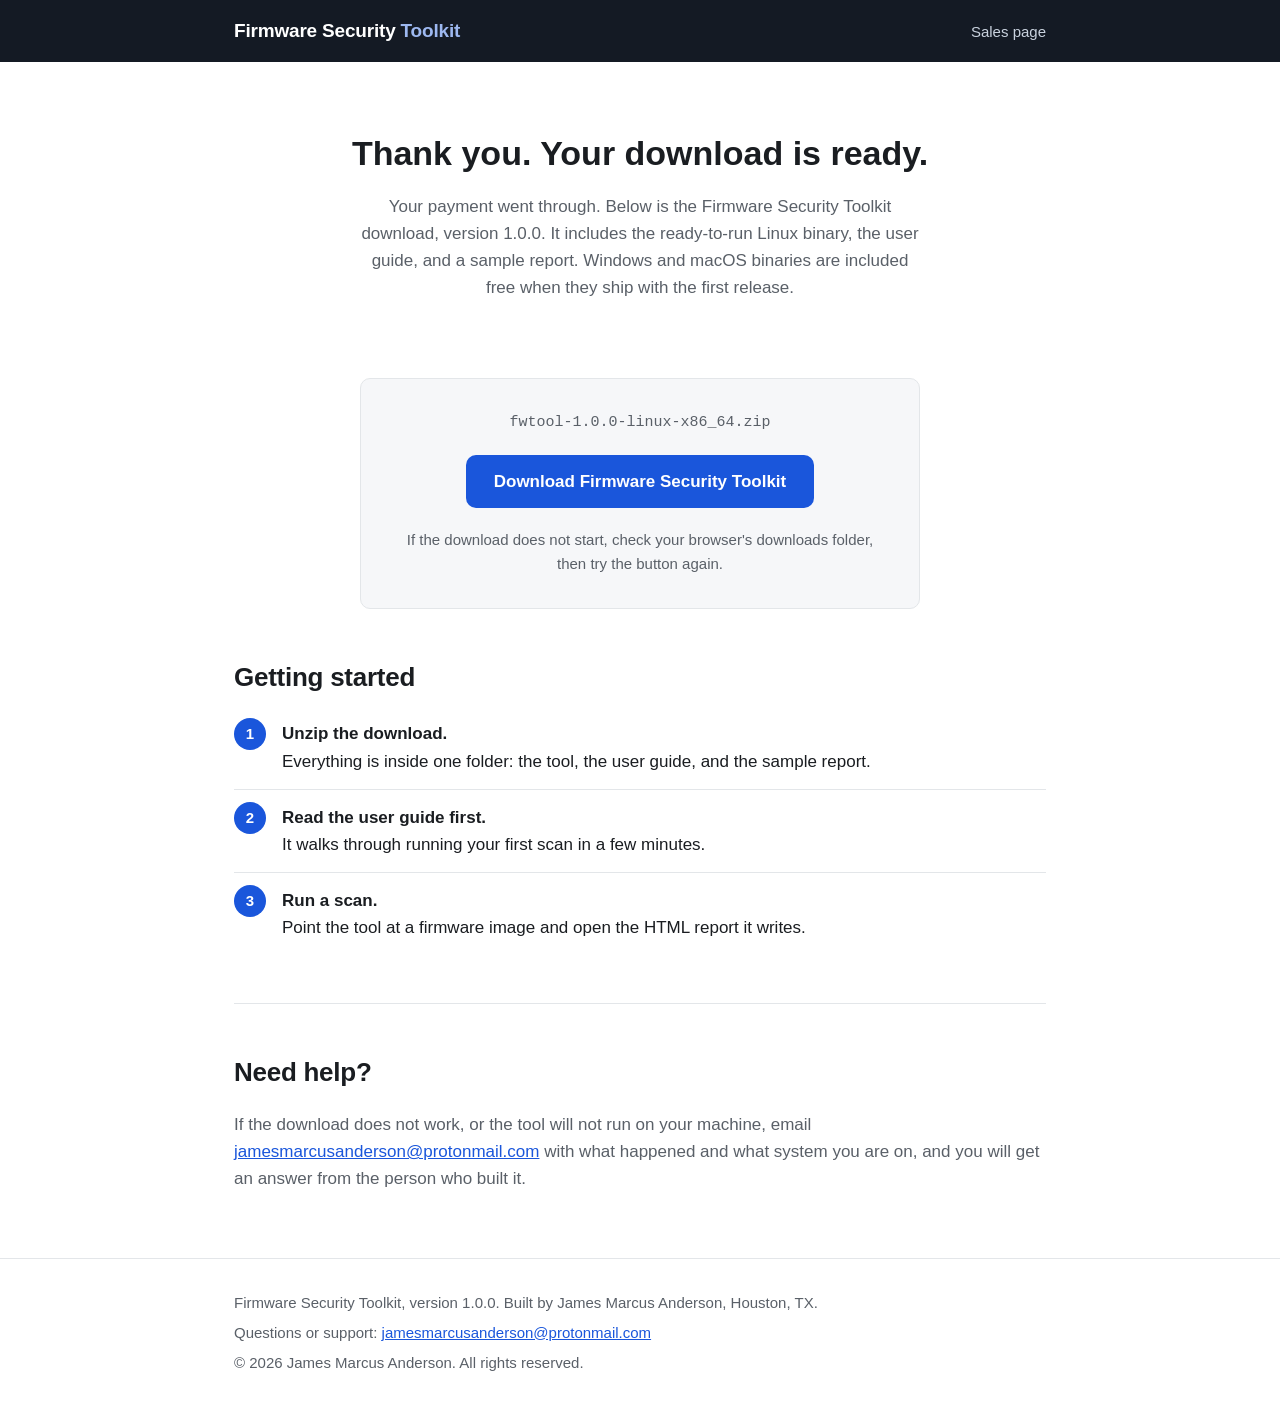
==== download.html @ d487819e "fwtool sales site: product page + download page (Stripe link pending)" ====
<!DOCTYPE html>
<html lang="en">
<head>
  <meta charset="utf-8">
  <meta name="viewport" content="width=device-width, initial-scale=1">
  <title>Your download — Firmware Security Toolkit</title>
  <meta name="description" content="Thank you for purchasing Firmware Security Toolkit. Your download is ready.">
  <link rel="stylesheet" href="styles.css">
  <script src="shared.js" defer></script>
</head>
<body data-page="download">

<div id="site-header"></div>

<main>
  <div class="wrap">
    <div class="download-hero">
      <h1>Thank you. Your download is ready.</h1>
      <p>Your payment went through. Below is the Firmware Security Toolkit download, version 1.0.0. It includes the ready-to-run Linux binary, the user guide, and a sample report. Windows and macOS binaries are included free when they ship with the first release.</p>
    </div>

    <div class="download-box">
      <p class="file-name">fwtool-1.0.0-linux-x86_64.zip</p>
      <a class="btn" href="https://jamesmarcusanderson.github.io/fwtool/fwtool-1.0.0-linux-x86_64.zip">Download Firmware Security Toolkit</a>
      <p style="color: var(--muted); font-size: 15px; margin: 20px 0 0;">If the download does not start, check your browser's downloads folder, then try the button again.</p>
    </div>

    <section>
      <h2>Getting started</h2>
      <ol class="steps">
        <li><strong>Unzip the download.</strong>Everything is inside one folder: the tool, the user guide, and the sample report.</li>
        <li><strong>Read the user guide first.</strong>It walks through running your first scan in a few minutes.</li>
        <li><strong>Run a scan.</strong>Point the tool at a firmware image and open the HTML report it writes.</li>
      </ol>
    </section>

    <section>
      <h2>Need help?</h2>
      <p style="color: var(--muted);">If the download does not work, or the tool will not run on your machine, email <a href="mailto:jamesmarcusanderson@protonmail.com">jamesmarcusanderson@protonmail.com</a> with what happened and what system you are on, and you will get an answer from the person who built it.</p>
    </section>
  </div>
</main>

<div id="site-footer"></div>

</body>
</html>
---- styles.css ----
/* Firmware Security Toolkit — sales page styles.
   Plain, professional, no build step. Shared by index.html and download.html. */

:root {
  --ink: #1a1d21;
  --muted: #5a6068;
  --line: #e3e6e9;
  --accent: #1a56db;
  --accent-dark: #1443ad;
  --bg: #ffffff;
  --bg-soft: #f6f7f9;
  --bg-dark: #141a24;
  --radius: 10px;
  --max: 860px;
}

* { box-sizing: border-box; }

body {
  margin: 0;
  font-family: -apple-system, BlinkMacSystemFont, "Segoe UI", Roboto, Helvetica, Arial, sans-serif;
  font-size: 17px;
  line-height: 1.6;
  color: var(--ink);
  background: var(--bg);
}

a { color: var(--accent); }
a:hover { color: var(--accent-dark); }

.wrap {
  max-width: var(--max);
  margin: 0 auto;
  padding: 0 24px;
}

/* ---------- header ---------- */

.site-header {
  background: var(--bg-dark);
  color: #fff;
  padding: 16px 0;
}
.site-header .wrap {
  display: flex;
  align-items: center;
  justify-content: space-between;
  flex-wrap: wrap;
  gap: 12px;
}
.brand {
  color: #fff;
  text-decoration: none;
  font-weight: 700;
  font-size: 19px;
  letter-spacing: -0.01em;
}
.brand span { color: #9db8f0; font-weight: 600; }
.site-nav a {
  color: #c9d2de;
  text-decoration: none;
  margin-left: 22px;
  font-size: 15px;
}
.site-nav a:hover { color: #fff; }

/* ---------- hero ---------- */

.hero {
  background: var(--bg-dark);
  color: #fff;
  padding: 56px 0 64px;
}
.hero h1 {
  font-size: 40px;
  line-height: 1.15;
  letter-spacing: -0.02em;
  margin: 0 0 16px;
  max-width: 640px;
}
.hero .lede {
  font-size: 19px;
  color: #c9d2de;
  max-width: 640px;
  margin: 0 0 28px;
}
.hero-actions {
  display: flex;
  align-items: center;
  flex-wrap: wrap;
  gap: 16px;
}
.price-line {
  color: #c9d2de;
  font-size: 16px;
}
.price-line strong { color: #fff; font-size: 22px; }

/* ---------- buttons ---------- */

.btn {
  display: inline-block;
  background: var(--accent);
  color: #fff;
  text-decoration: none;
  font-weight: 600;
  font-size: 17px;
  padding: 13px 28px;
  border-radius: var(--radius);
  border: none;
  cursor: pointer;
}
.btn:hover { background: var(--accent-dark); color: #fff; }
.btn-secondary {
  background: transparent;
  color: var(--accent);
  border: 1.5px solid var(--accent);
}
.btn-secondary:hover { background: #eef3fe; color: var(--accent-dark); }

/* ---------- sections ---------- */

section { padding: 48px 0; }
section + section { border-top: 1px solid var(--line); }
section h2 {
  font-size: 26px;
  letter-spacing: -0.01em;
  margin: 0 0 8px;
}
.section-intro {
  color: var(--muted);
  max-width: 640px;
  margin: 0 0 28px;
}

/* feature grid */
.grid {
  display: grid;
  grid-template-columns: 1fr 1fr;
  gap: 20px;
}
.card {
  background: var(--bg-soft);
  border: 1px solid var(--line);
  border-radius: var(--radius);
  padding: 22px 24px;
}
.card h3 { margin: 0 0 6px; font-size: 18px; }
.card p { margin: 0; color: var(--muted); font-size: 16px; }

/* who it's for */
.audience { list-style: none; padding: 0; margin: 0; }
.audience li {
  padding: 14px 0 14px 28px;
  border-bottom: 1px solid var(--line);
  position: relative;
}
.audience li:last-child { border-bottom: none; }
.audience li::before {
  content: "";
  position: absolute;
  left: 4px;
  top: 24px;
  width: 8px;
  height: 8px;
  border-radius: 50%;
  background: var(--accent);
}
.audience strong { display: block; }

/* honest limits box */
.limits {
  background: #fff8ec;
  border: 1px solid #f0d9a8;
  border-radius: var(--radius);
  padding: 24px 28px;
}
.limits h2 { margin-bottom: 10px; }
.limits p, .limits li { color: #4d4433; }
.limits ul { margin: 0; padding-left: 20px; }
.limits li { margin-bottom: 6px; }
.limits li:last-child { margin-bottom: 0; }

/* sample report */
.sample {
  background: var(--bg-soft);
  border: 1px solid var(--line);
  border-radius: var(--radius);
  padding: 28px;
  display: flex;
  align-items: center;
  justify-content: space-between;
  flex-wrap: wrap;
  gap: 20px;
}
.sample p { margin: 0; max-width: 480px; color: var(--muted); }
.sample h3 { margin: 0 0 4px; }

/* what you get */
.get-list { list-style: none; padding: 0; margin: 0; }
.get-list li {
  padding: 10px 0;
  border-bottom: 1px solid var(--line);
}
.get-list li:last-child { border-bottom: none; }
.get-list strong { display: inline-block; min-width: 150px; }
.get-list span { color: var(--muted); }

/* steps */
.steps { list-style: none; padding: 0; margin: 0; counter-reset: step; }
.steps li {
  counter-increment: step;
  padding: 14px 0 14px 48px;
  border-bottom: 1px solid var(--line);
  position: relative;
}
.steps li:last-child { border-bottom: none; }
.steps li::before {
  content: counter(step);
  position: absolute;
  left: 0;
  top: 12px;
  width: 32px;
  height: 32px;
  border-radius: 50%;
  background: var(--accent);
  color: #fff;
  font-weight: 700;
  font-size: 15px;
  line-height: 32px;
  text-align: center;
}
.steps strong { display: block; }

/* price box */
.price-box {
  background: var(--bg-dark);
  color: #fff;
  border-radius: var(--radius);
  padding: 36px;
  text-align: center;
}
.price-box h2 { color: #fff; }
.price-box .big-price {
  font-size: 52px;
  font-weight: 700;
  letter-spacing: -0.02em;
  margin: 8px 0 4px;
}
.price-box .price-note { color: #c9d2de; margin: 0 0 24px; }
.price-box .fine { color: #8b96a5; font-size: 14px; margin: 18px 0 0; }

/* faq */
.faq h3 { font-size: 18px; margin: 24px 0 4px; }
.faq h3:first-child { margin-top: 0; }
.faq p { color: var(--muted); margin: 0; }

/* download page */
.download-hero { text-align: center; padding: 64px 0 48px; }
.download-hero h1 { font-size: 34px; margin: 0 0 12px; }
.download-hero p { color: var(--muted); max-width: 560px; margin: 0 auto 28px; }
.download-box {
  background: var(--bg-soft);
  border: 1px solid var(--line);
  border-radius: var(--radius);
  padding: 32px;
  text-align: center;
  max-width: 560px;
  margin: 0 auto;
}
.download-box .file-name {
  font-family: ui-monospace, SFMono-Regular, Menlo, Consolas, monospace;
  font-size: 15px;
  color: var(--muted);
  word-break: break-all;
  margin: 0 0 20px;
}

/* footer */
.site-footer {
  border-top: 1px solid var(--line);
  padding: 32px 0 40px;
  color: var(--muted);
  font-size: 15px;
}
.site-footer p { margin: 0 0 6px; }

/* ---------- responsive ---------- */

@media (max-width: 640px) {
  .grid { grid-template-columns: 1fr; }
  .hero h1 { font-size: 32px; }
  .site-nav a { margin-left: 14px; }
  .get-list strong { display: block; min-width: 0; }
}
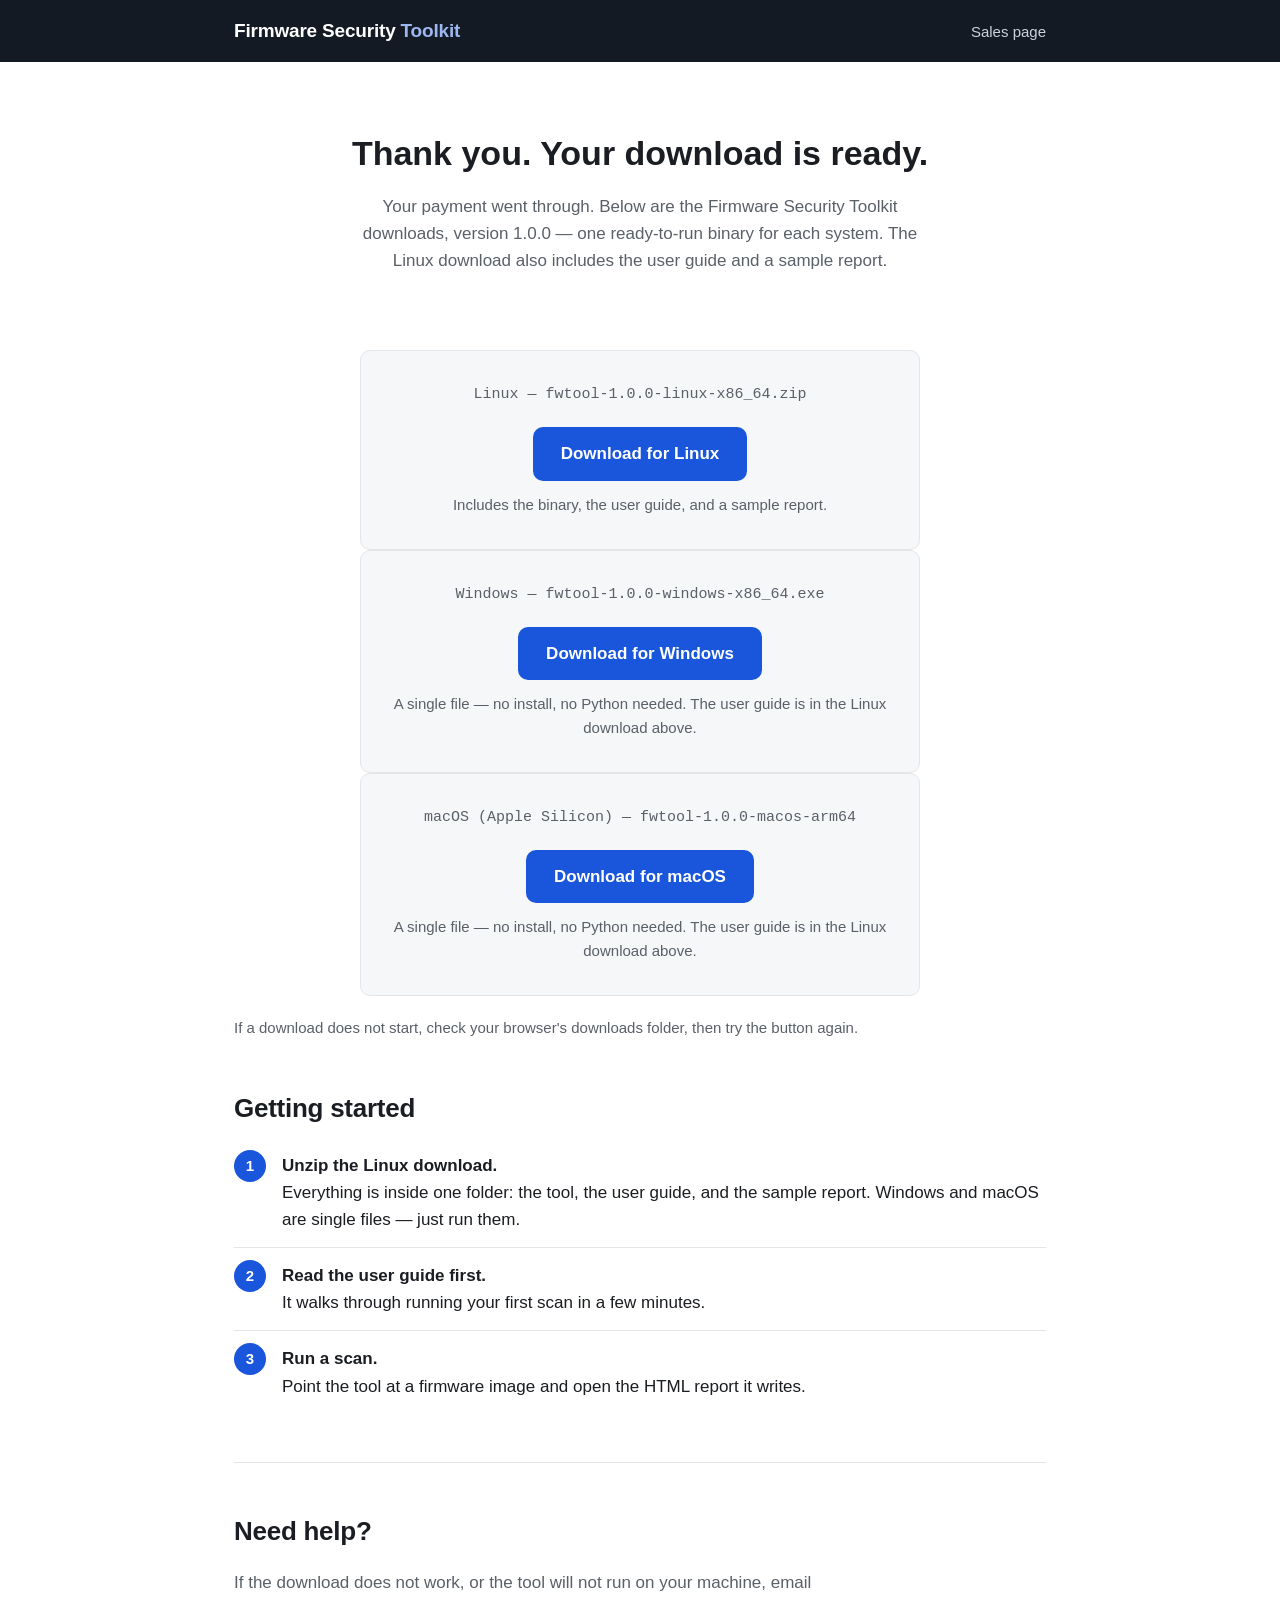
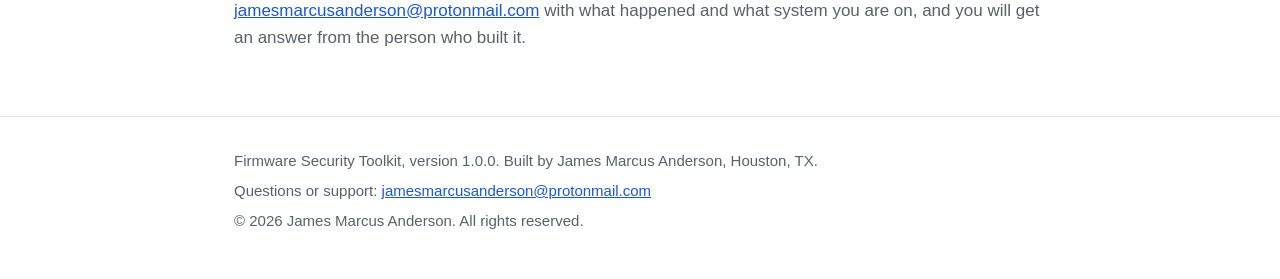
==== commit bc27181a: "sales: all three binaries now available (Linux/Windows/macOS v1.0.0)" ====
--- a/download.html
+++ b/download.html
@@ -16,19 +16,33 @@
   <div class="wrap">
     <div class="download-hero">
       <h1>Thank you. Your download is ready.</h1>
-      <p>Your payment went through. Below is the Firmware Security Toolkit download, version 1.0.0. It includes the ready-to-run Linux binary, the user guide, and a sample report. Windows and macOS binaries are included free when they ship with the first release.</p>
+      <p>Your payment went through. Below are the Firmware Security Toolkit downloads, version 1.0.0 — one ready-to-run binary for each system. The Linux download also includes the user guide and a sample report.</p>
     </div>
 
     <div class="download-box">
-      <p class="file-name">fwtool-1.0.0-linux-x86_64.zip</p>
-      <a class="btn" href="https://jamesmarcusanderson.github.io/fwtool/fwtool-1.0.0-linux-x86_64.zip">Download Firmware Security Toolkit</a>
-      <p style="color: var(--muted); font-size: 15px; margin: 20px 0 0;">If the download does not start, check your browser's downloads folder, then try the button again.</p>
+      <p class="file-name">Linux — fwtool-1.0.0-linux-x86_64.zip</p>
+      <a class="btn" href="https://jamesmarcusanderson.github.io/fwtool/fwtool-1.0.0-linux-x86_64.zip">Download for Linux</a>
+      <p style="color: var(--muted); font-size: 15px; margin: 12px 0 0;">Includes the binary, the user guide, and a sample report.</p>
     </div>
+
+    <div class="download-box">
+      <p class="file-name">Windows — fwtool-1.0.0-windows-x86_64.exe</p>
+      <a class="btn" href="https://github.com/JamesMarcusAnderson/firmware-security-toolkit/releases/download/v1.0.0/fwtool-1.0.0-windows-x86_64.exe">Download for Windows</a>
+      <p style="color: var(--muted); font-size: 15px; margin: 12px 0 0;">A single file — no install, no Python needed. The user guide is in the Linux download above.</p>
+    </div>
+
+    <div class="download-box">
+      <p class="file-name">macOS (Apple Silicon) — fwtool-1.0.0-macos-arm64</p>
+      <a class="btn" href="https://github.com/JamesMarcusAnderson/firmware-security-toolkit/releases/download/v1.0.0/fwtool-1.0.0-macos-arm64">Download for macOS</a>
+      <p style="color: var(--muted); font-size: 15px; margin: 12px 0 0;">A single file — no install, no Python needed. The user guide is in the Linux download above.</p>
+    </div>
+
+    <p style="color: var(--muted); font-size: 15px; margin: 20px 0 0;">If a download does not start, check your browser's downloads folder, then try the button again.</p>
 
     <section>
       <h2>Getting started</h2>
       <ol class="steps">
-        <li><strong>Unzip the download.</strong>Everything is inside one folder: the tool, the user guide, and the sample report.</li>
+        <li><strong>Unzip the Linux download.</strong>Everything is inside one folder: the tool, the user guide, and the sample report. Windows and macOS are single files — just run them.</li>
         <li><strong>Read the user guide first.</strong>It walks through running your first scan in a few minutes.</li>
         <li><strong>Run a scan.</strong>Point the tool at a firmware image and open the HTML report it writes.</li>
       </ol>
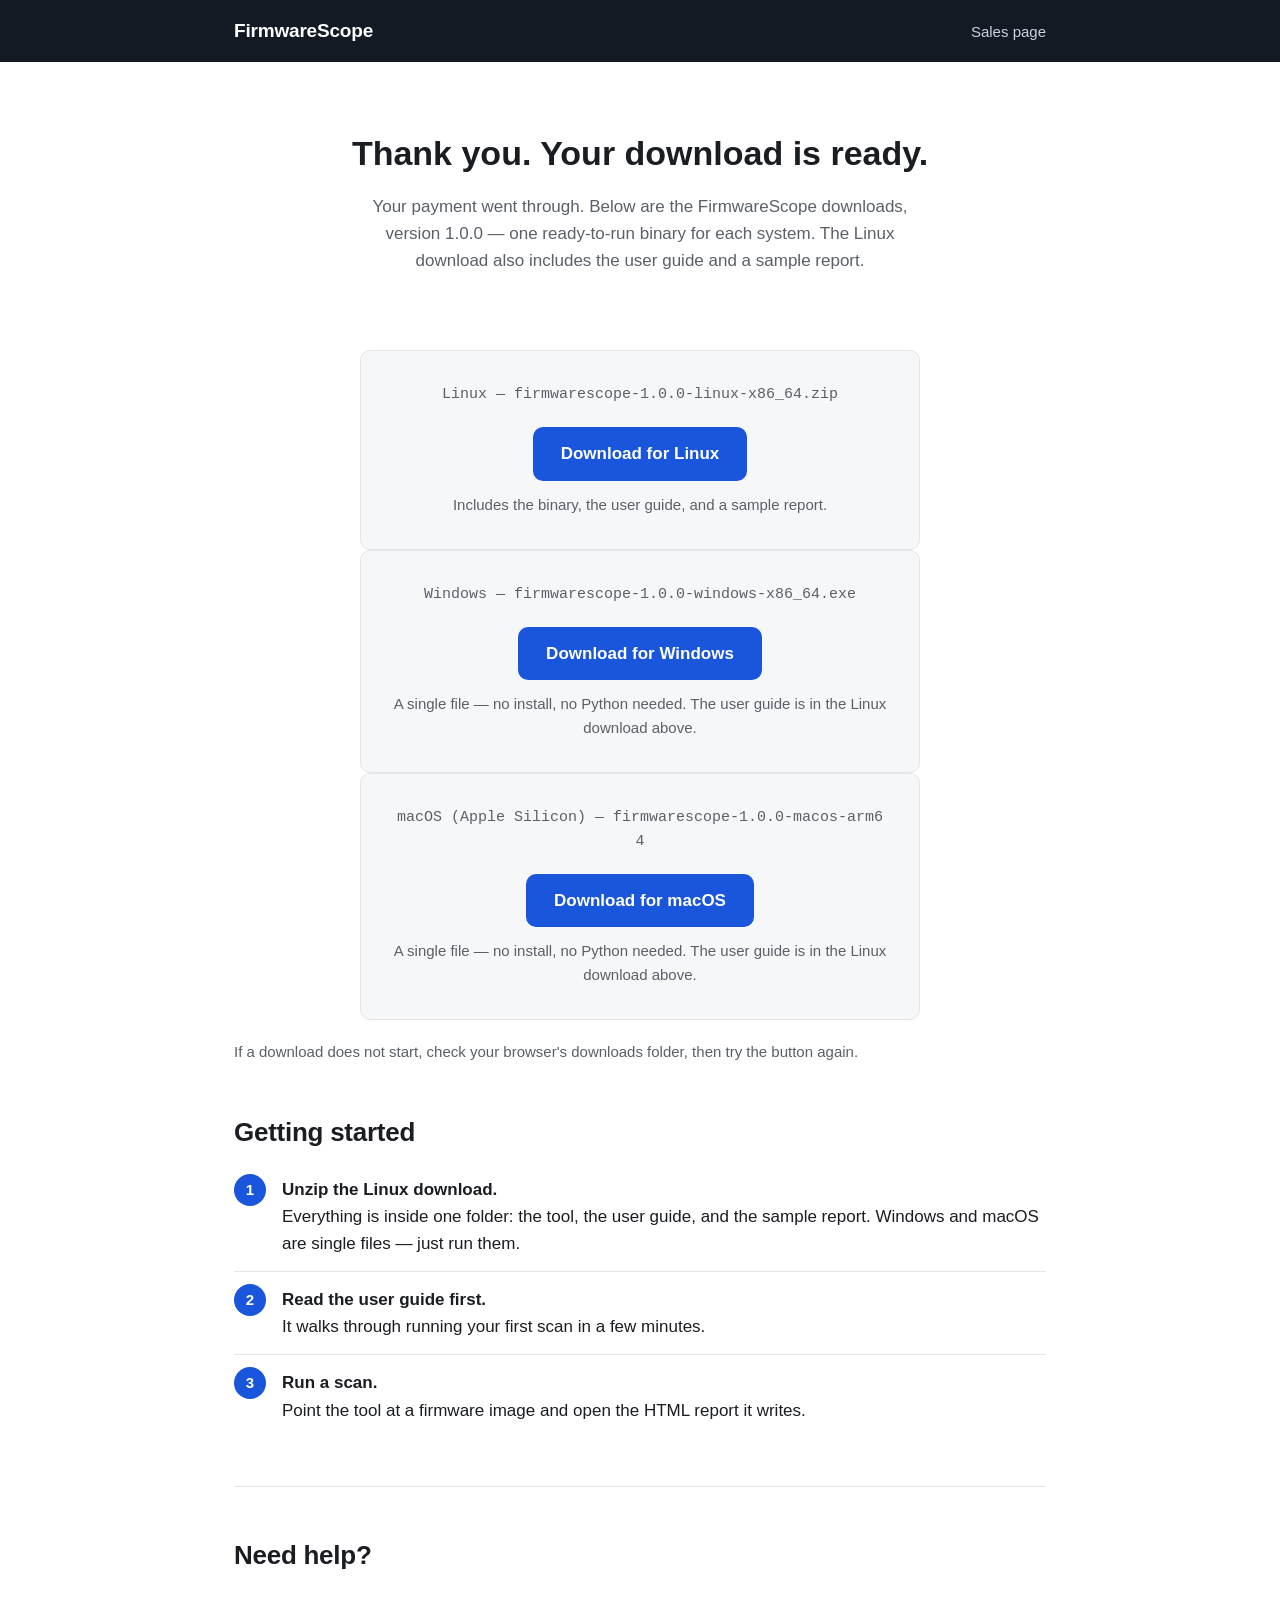
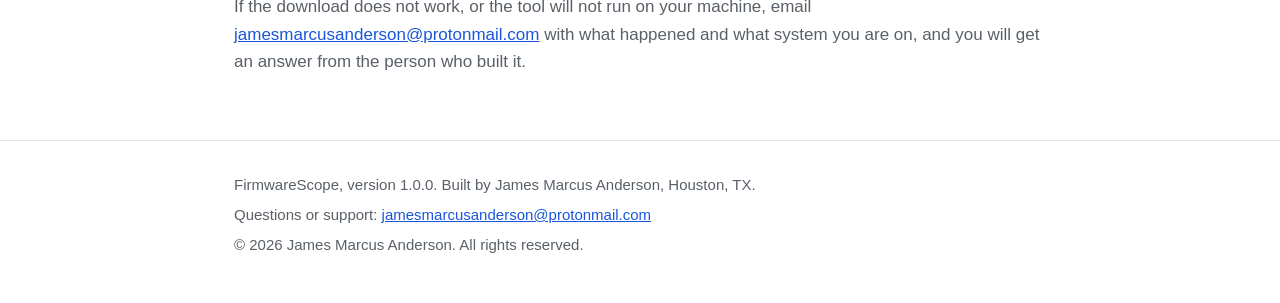
==== commit dfac03b5: "Rename fwtool to FirmwareScope (2026-11-24)" ====
--- a/download.html
+++ b/download.html
@@ -3,8 +3,8 @@
 <head>
   <meta charset="utf-8">
   <meta name="viewport" content="width=device-width, initial-scale=1">
-  <title>Your download — Firmware Security Toolkit</title>
-  <meta name="description" content="Thank you for purchasing Firmware Security Toolkit. Your download is ready.">
+  <title>Your download — FirmwareScope</title>
+  <meta name="description" content="Thank you for purchasing FirmwareScope. Your download is ready.">
   <link rel="stylesheet" href="styles.css">
   <script src="shared.js" defer></script>
 </head>
@@ -16,24 +16,24 @@
   <div class="wrap">
     <div class="download-hero">
       <h1>Thank you. Your download is ready.</h1>
-      <p>Your payment went through. Below are the Firmware Security Toolkit downloads, version 1.0.0 — one ready-to-run binary for each system. The Linux download also includes the user guide and a sample report.</p>
+      <p>Your payment went through. Below are the FirmwareScope downloads, version 1.0.0 — one ready-to-run binary for each system. The Linux download also includes the user guide and a sample report.</p>
     </div>
 
     <div class="download-box">
-      <p class="file-name">Linux — fwtool-1.0.0-linux-x86_64.zip</p>
-      <a class="btn" href="https://jamesmarcusanderson.github.io/fwtool/fwtool-1.0.0-linux-x86_64.zip">Download for Linux</a>
+      <p class="file-name">Linux — firmwarescope-1.0.0-linux-x86_64.zip</p>
+      <a class="btn" href="https://jamesmarcusanderson.github.io/firmwarescope/firmwarescope-1.0.0-linux-x86_64.zip">Download for Linux</a>
       <p style="color: var(--muted); font-size: 15px; margin: 12px 0 0;">Includes the binary, the user guide, and a sample report.</p>
     </div>
 
     <div class="download-box">
-      <p class="file-name">Windows — fwtool-1.0.0-windows-x86_64.exe</p>
-      <a class="btn" href="https://github.com/JamesMarcusAnderson/firmware-security-toolkit/releases/download/v1.0.0/fwtool-1.0.0-windows-x86_64.exe">Download for Windows</a>
+      <p class="file-name">Windows — firmwarescope-1.0.0-windows-x86_64.exe</p>
+      <a class="btn" href="https://github.com/JamesMarcusAnderson/firmware-security-toolkit/releases/download/v1.0.0/firmwarescope-1.0.0-windows-x86_64.exe">Download for Windows</a>
       <p style="color: var(--muted); font-size: 15px; margin: 12px 0 0;">A single file — no install, no Python needed. The user guide is in the Linux download above.</p>
     </div>
 
     <div class="download-box">
-      <p class="file-name">macOS (Apple Silicon) — fwtool-1.0.0-macos-arm64</p>
-      <a class="btn" href="https://github.com/JamesMarcusAnderson/firmware-security-toolkit/releases/download/v1.0.0/fwtool-1.0.0-macos-arm64">Download for macOS</a>
+      <p class="file-name">macOS (Apple Silicon) — firmwarescope-1.0.0-macos-arm64</p>
+      <a class="btn" href="https://github.com/JamesMarcusAnderson/firmware-security-toolkit/releases/download/v1.0.0/firmwarescope-1.0.0-macos-arm64">Download for macOS</a>
       <p style="color: var(--muted); font-size: 15px; margin: 12px 0 0;">A single file — no install, no Python needed. The user guide is in the Linux download above.</p>
     </div>
 
--- a/styles.css
+++ b/styles.css
@@ -1,4 +1,4 @@
-/* Firmware Security Toolkit — sales page styles.
+/* FirmwareScope — sales page styles.
    Plain, professional, no build step. Shared by index.html and download.html. */
 
 :root {
